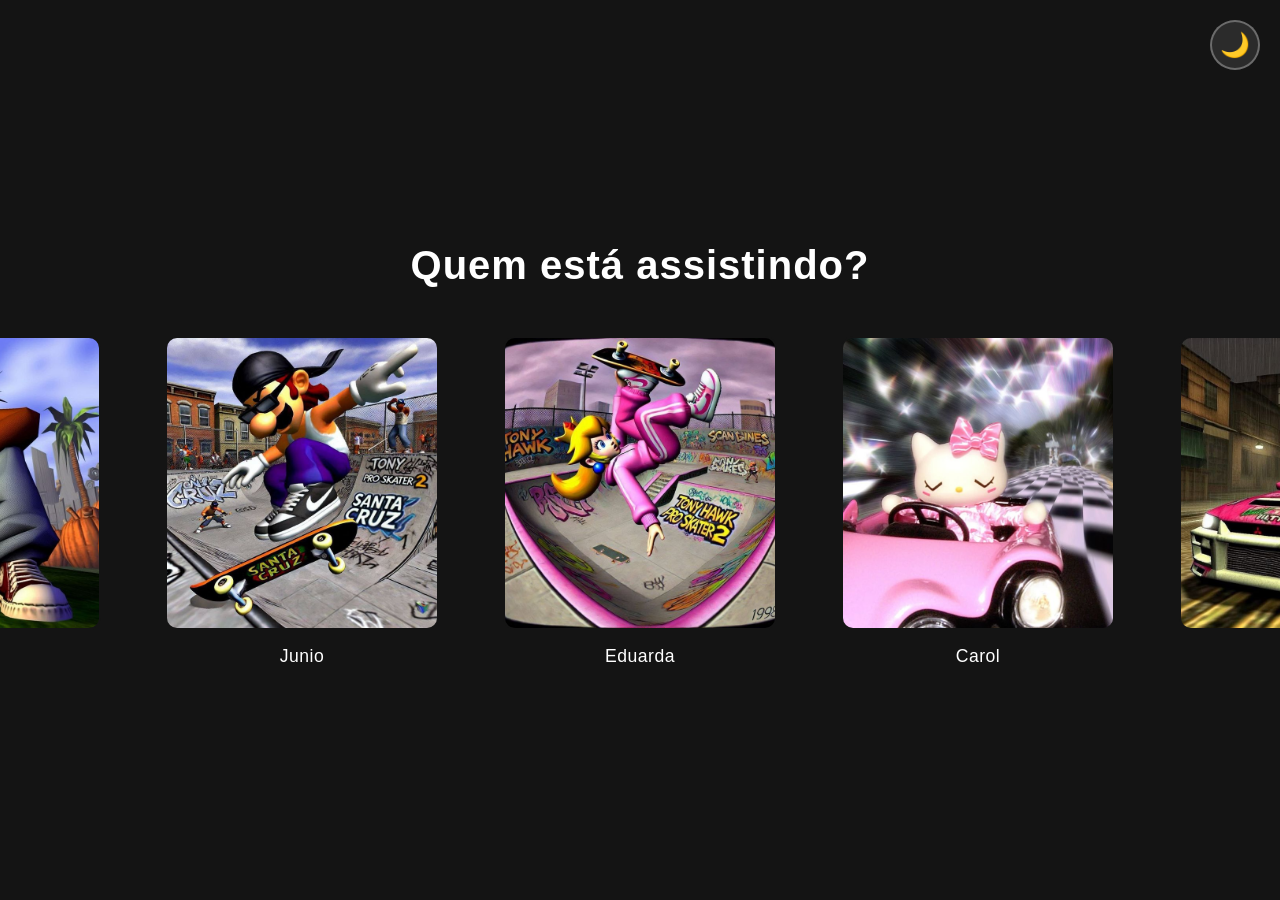
==== index.html @ e801a7c7 "Add files via upload" ====
<!DOCTYPE html>
<html lang="pt-br">
<head>
    <!-- Meta Tags para compatibilidade e responsividade -->
    <meta charset="UTF-8">
    <!-- Define o conjunto de caracteres como UTF-8 para suportar caracteres especiais -->
    <meta name="viewport" content="width=device-width, initial-scale=1.0">
    <!-- Garante que o site seja responsivo e adapte a diferentes tamanhos de tela -->
    <title>Netflix</title>
    <!-- Título da página exibido na aba do navegador -->
    <link rel="stylesheet" href="style.css">
    <!-- Importa o arquivo de estilos CSS -->
</head>
<body>
    <main>
        <!-- Botão para alternar entre modo escuro e claro -->
        <button id="theme-toggle" aria-label="Alternar entre modo claro e escuro">
            <!-- Ícone dinâmico que muda entre lua (🌙) e sol (☀️) -->
            <span id="theme-icon">🌙</span>
        </button>

        <!-- Título principal da página -->
        <h1>Quem está assistindo?</h1>

        <!-- Seção contendo a lista de perfis disponíveis -->
        <section aria-label="Perfis disponíveis">
            <!-- Lista não ordenada de perfis (Netflix) -->
            <ul class="profiles">
                <!-- Cada perfil é um item da lista não ordenada -->
                <li class="profile">
                    <a href="catalogo/catalogo.html" title="Acessar catálogo com o perfil Maneu">
                        <!-- Figure contém a imagem do perfil e a legenda (nome) -->
                        <figure>
                            <img src="/assets/foto maneu.jfif" alt="Um personagem de aparência gótica e caricata, com cabelos roxos e monóculo, posa em um cenário fantástico de miniaturas sombrias iluminadas por velas.">
                            <!-- Nome do perfil exibido abaixo da imagem -->
                            <figcaption> Maneu </figcaption>
                        </figure>
                    </a>
                </li>

                <!-- Segundo perfil -->
                <li class="profile">
                    <a href="catalogo/catalogo.html" title="Acessar catálogo com o perfil Junio">
                        <figure>
                            <img src="/assets/foto junio].jfif" alt="Imagem de um boné azul">
                            <figcaption>Junio</figcaption>
                        </figure>
                    </a>
                </li>

                <!-- Terceiro perfil -->
                <li class="profile">
                    <a href="catalogo/catalogo.html" title="Acessar catálogo com o perfil Eduarda">
                        <figure>
                            <img src="/assets/foto eduarda.jfif" alt="Imagem de um boné azul">
                            <figcaption>Eduarda</figcaption>
                        </figure>
                    </a>
                </li>

                <!-- Quarto perfil -->
                <li class="profile">
                    <a href="catalogo/catalogo.html" title="Acessar catálogo com o perfil Carol">
                        <figure>
                            <img src="/assets/foto carol.jfif" alt="Imagem de um boné azul">
                            <figcaption>Carol</figcaption>
                        </figure>
                    </a>
                </li>

                <!-- Quinto perfil -->
                <li class="profile">
                    <a href="catalogo/catalogo.html" title="Acessar catálogo com o perfil Josiani">
                        <figure>
                            <img src="/assets/foto josi.jfif" alt="Imagem de um boné azul">
                            <figcaption>Josiani</figcaption>
                        </figure>
                    </a>
                </li>
            </ul>
        </section>
    </main>

    <!-- Script JavaScript que gerencia o toggle de tema (dark/light mode) -->
    <script src="script.js"></script>
</body>
</html>
---- style.css ----
/**
 * ============================================================================
 * PROJETO NETFLIX - SELETOR DE PERFIS
 * ============================================================================
 * 
 * Estilos CSS para a interface de seleção de perfis Netflix.
 * Inclui:
 * - Layout responsivo para múltiplos dispositivos
 * - Dark mode e Light mode
 * - Animações interativas
 * - Acessibilidade
 * 
 * ============================================================================
 */

/**
 * ESTILOS BASE DO CORPO DA PÁGINA
 * Define cores, fontes e comportamento geral da página
 */
body {
    background: #141414; /* Fundo escuro característico do Netflix */
    color: #fff; /* Texto branco para bom contraste em fundo escuro */
    font-family: 'Segoe UI', Arial, Helvetica, sans-serif; /* Fonte moderna e legível */
    margin: 0; /* Remove espaçamento padrão */
    min-height: 100vh; /* Garante que ocupe toda a altura da tela */
    transition: background-color 0.3s ease, color 0.3s ease; /* Transição suave ao trocar tema */
}

/**
 * CONTAINER PRINCIPAL
 * Define o layout do elemento main usando flexbox
 */
main {
    display: flex; /* Usa flexbox para layout flexível */
    flex-direction: column; /* Organiza filhos em coluna (verticalmente) */
    align-items: center; /* Centraliza horizontalmente (cruz) */
    justify-content: center; /* Centraliza verticalmente (principal) */
    min-height: 100vh; /* Ocupa pelo menos 100% da altura da tela */
    position: relative; /* Necessário para posicionar o botão de tema absolutamente */
}

/**
 * TÍTULO PRINCIPAL
 * "Quem está assistindo?" - Título da página
 */
h1 {
    font-size: 2.5rem; /* Tamanho destacado para chamar atenção */
    font-weight: bold; /* Negrito para maior relevância */
    margin-bottom: 2rem; /* Espaço entre título e perfis */
    letter-spacing: 1px; /* Espaçamento aumentado entre letras para elegância */
}

/**
 * SEÇÃO DE PERFIS
 * Container semântico que agrupa a lista de perfis
 */
section[aria-label="Perfis disponíveis"] {
    width: 100%; /* Reutiliza toda a largura disponível */
    max-width: 1200px; /* Limita para não ficar muito larga em telas grandes */
    display: flex; /* Usa flexbox para layout */
    justify-content: center; /* Centraliza o conteúdo horizontalmente */
}

/**
 * LISTA DE PERFIS (NÃO ORDENADA)
 * Container flexbox que agrupa todos os perfis
 */
ul.profiles {
    display: flex; /* Usa flexbox para alinhamento horizontal */
    gap: 2rem; /* Espaço entre cada perfil (16px em ambos os lados) */
    list-style: none; /* Remove círculos/marcadores de lista */
    padding: 0; /* Remove espaçamento interno padrão */
    margin: 0; /* Remove espaçamento externo padrão */
}

/**
 * ITEM DE PERFIL (ITEM DE LISTA)
 * Cada perfil é um item <li> da lista
 */
li.profile {
    text-decoration: none; /* Remove sublinhados (não é um link) */
    color: #fff; /* Texto branco */
    transition: transform 0.2s, box-shadow 0.2s; /* Animações suaves ao interagir */
    list-style: none; /* Remove marcadores */
}

/* Remove sublinhado e cor padrão de links nos perfis */
li.profile a,
.profile a {
    color: #fff;
    text-decoration: none;
}

li.profile a:hover,
.profile a:hover,
li.profile a:focus,
.profile a:focus {
    color: #fff;
    text-decoration: none;
}

/**
 * LISTA ORDENADA DENTRO DO PERFIL
 * Estructura semântica interna
 */
li.profile ol {
    list-style: none; /* Remove números da lista ordenada */
    padding: 0; /* Remove espaçamento */
    margin: 0; /* Remove margens */
}

/**
 * ITEM DA LISTA ORDENADA
 * Contéiner direto da figura (imagem + legenda)
 */
li.profile ol li {
    list-style: none; /* Remove marcadores */
    padding: 0; /* Remove espaçamento */
    margin: 0; /* Remove margens */
}

/**
 * CONTEXTO DA IMAGEM E LEGENDA
 * Agrupa imagem do perfil com seu nome
 */
figure {
    margin: 0; /* Remove espaçamento padrão */
    display: flex; /* Usa flexbox para layout */
    flex-direction: column; /* Organiza em coluna (imagem em cima, nome embaixo) */
    align-items: center; /* Centraliza horizontalmente */
    padding: 1rem; /* Espaçamento interno */
    border-radius: 22px; /* Cantos arredondados suaves */
    border: none; /* Sem borda visível */
    transition: transform 0.2s ease, box-shadow 0.2s ease; /* Animações suaves */
}

/**
 * EFEITO HOVER - FIGURA
 * Quando o mouse passa sobre um perfil
 */
li.profile:hover figure {
    transform: translateY(-5px); /* Move para cima 5px criando efeito flutuante */
    box-shadow: 0 14px 30px rgba(24, 24, 24, 0.6); /* Sombra mais pronunciada */
}

/**
 * IMAGENS DOS PERFIS
 * Estilo base para todas as imagens de perfil
 */
img {
    width: 270px; /* Largura fixa */
    height: 290px; /* Altura fixa (mais alto que largo) */
    border-radius: 12px; /* Cantos arredondados */
    object-fit: cover; /* Corta a imagem mantendo proporção */
    margin-bottom: 0.5rem; /* Espaço entre imagem e nome */
    background: #141414; /* Cor de fundo se imagem não carregar */
    display: block; /* Exibe como elemento de bloco */
    border: 2px solid transparent; /* Borda transparente por padrão */
    transition: border-color 0.2s ease, filter 0.2s ease; /* Transições suaves */
}

/**
 * EFEITO HOVER - IMAGEM (GERAL)
 * Brilho quando mouse passa sobre
 */
img:hover {
    filter: brightness(1.1); /* Aumenta o brilho em 10% */
}

/**
 * CORES INDIVIDUAIS POR PERFIL
 * Cada perfil tem uma cor única que aparece ao passar o mouse
 * 1º Perfil: Vermelho Netflix (#e50914)
 */
li.profile:nth-of-type(1):hover img {
    border-color: #e50914; /* Borda vermelha */
    filter: brightness(1.1) drop-shadow(0 0 10px rgba(229, 9, 20, 0.4)); /* Brilho + sombra vermelha */
}

li.profile:nth-of-type(1):hover figcaption {
    color: #e50914; /* Texto do nome fica vermelho */
}

/**
 * 2º Perfil: Azul (#0071eb)
 */
li.profile:nth-of-type(2):hover img {
    border-color: #0071eb; /* Borda azul */
    filter: brightness(1.1) drop-shadow(0 0 10px #0071eb); /* Brilho + sombra azul */
}

li.profile:nth-of-type(2):hover figcaption {
    color: #0071eb; /* Texto do nome fica azul */
}

/**
 * 3º Perfil: Rosa/Magenta (#ff07b5)
 */
li.profile:nth-of-type(3):hover img {
    border-color: #ff07b5; /* Borda rosa */
    filter: brightness(1.1) drop-shadow(0 0 10px rgba(176, 0, 245, 0.4)); /* Brilho + sombra rosa */
}

li.profile:nth-of-type(3):hover figcaption {
    color: #ff07b5; /* Texto do nome fica rosa */
}

/**
 * 4º Perfil: Púrpura (#8700f5)
 */
li.profile:nth-of-type(4):hover img {
    border-color: #8700f5; /* Borda púrpura */
    filter: brightness(1.1) drop-shadow(0 0 10px rgba(176, 0, 245, 0.4)); /* Brilho + sombra púrpura */
}

li.profile:nth-of-type(4):hover figcaption {
    color: #b000f5; /* Texto do nome fica púrpura claro */
}

/**
 * 5º Perfil: Púrpura Escuro (#9b59b6)
 */
li.profile:nth-of-type(5):hover img {
    border-color: #9b59b6; /* Borda púrpura escuro */
    filter: brightness(1.1) drop-shadow(0 0 10px rgba(176, 0, 245, 0.4)); /* Brilho + sombra púrpura */
}

li.profile:nth-of-type(5):hover figcaption {
    color: #9b59b6; /* Texto do nome fica púrpura escuro */
}

/**
 * 6º Perfil: Laranja (#ff4500)
 */
li.profile:nth-of-type(6):hover img {
    border-color: #ff4500; /* Borda laranja */
    filter: brightness(1.1) drop-shadow(0 0 10px rgba(229, 9, 20, 0.4)); /* Brilho + sombra laranja */
}

li.profile:nth-of-type(6):hover figcaption {
    color: #ff4500; /* Texto do nome fica laranja */
}

/**
 * EFEITO HOVER FINAL - FIGURA
 * Aplicado ao hover do perfil (sobreposição)
 */
li.profile:hover figure {
    transform: translateY(-5px);
    box-shadow: 0 0px 0px rgba(0, 0, 0, 0.6);
    filter: brightness(1.05);
}

/**
 * LEGENDA DO PERFIL (NOME)
 * Exibe o nome do perfil abaixo da imagem\n */
figcaption {
    font-size: 1.1rem; /* Tamanho legível */
    font-weight: 500; /* Semi-negrito */
    margin-top: 0.5rem; /* Espaço entre imagem e nome */
    letter-spacing: 0.5px; /* Espaçamento entre letras para elegância */
}

/* ============================================================================
 * RESPONSIVIDADE - ADAPTA LAYOUT PARA DIFERENTES TAMANHOS DE TELA
 * ============================================================================ */

/**
 * RESPONSIVIDADE MOBILE
 * Dispositivos pequenos: até 480px (smartphones em modo retrato)
 * 
 * Adaptações:
 * - Título menor
 * - Imagens reduzidas (120x130px)
 * - Perfis podem quebrar em múltiplas linhas
 * - Espaçamento compacto
 */
@media (max-width: 480px) {
    h1 {
        font-size: 1.5rem; /* Reduz de 2.5rem para 1.5rem */
        margin-bottom: 1.5rem; /* Reduz espaçamento */
        letter-spacing: 0.5px;
    }

    section[aria-label="Perfis disponíveis"] {
        padding: 0 1rem; /* Adiciona espaçamento lateral */
    }

    ul.profiles {
        flex-wrap: wrap; /* Permite quebra de linha em múltiplas colunas */
        justify-content: center; /* Centraliza os perfis */
        gap: 1rem; /* Reduz espaço entre perfis de 2rem para 1rem */
    }

    img {
        width: 120px; /* Reduzido de 270px */
        height: 130px; /* Reduzido de 290px */
        border-radius: 8px; /* Cantos menos arredondados */
    }

    figure {
        padding: 0.5rem; /* Reduzido de 1rem */
        border-radius: 12px;
    }

    figcaption {
        font-size: 0.85rem; /* Reduzido para tela pequena */
    }

    li.profile:hover figure {
        transform: translateY(-3px); /* Animação mais sutil */
        box-shadow: 0 8px 16px rgba(24, 24, 24, 0.5);
    }
}

/**
 * RESPONSIVIDADE TABLET
 * Dispositivos médios: 481px a 768px (tablets em qualquer orientação)
 * 
 * Adaptações:
 * - Tamanho intermediário
 * - Imagens médias (180x200px)
 * - Ainda permite quebra em algumas telas
 * - Espaçamento moderado
 */
@media (min-width: 481px) and (max-width: 768px) {
    h1 {
        font-size: 2rem; /* Tamanho intermediário entre mobile e desktop */
        margin-bottom: 1.8rem;
    }

    section[aria-label="Perfis disponíveis"] {
        padding: 0 1.5rem; /* Espaçamento lateral moderado */
        max-width: 100%; /* Utiliza toda a largura */
    }

    ul.profiles {
        flex-wrap: wrap; /* Permite quebra de linha se necessário */
        gap: 1.5rem; /* Espaço moderado entre perfis */
    }

    img {
        width: 180px; /* Tamanho intermediário */
        height: 200px;
        border-radius: 10px;
    }

    figure {
        padding: 0.75rem;
    }

    figcaption {
        font-size: 0.95rem;
    }

    li.profile:hover figure {
        transform: translateY(-4px); /* Animação moderada */
        box-shadow: 0 10px 24px rgba(24, 24, 24, 0.5);
    }
}

/**
 * RESPONSIVIDADE DESKTOP
 * Dispositivos maiores: 769px e acima (desktops, laptops)
 * 
 * Adaptações:
 * - Layout original mantido
 * - Imagens em tamanho completo (270x290px)
 * - Espaçamento generoso
 * - Sem quebra de linha
 */
@media (min-width: 769px) {
    h1 {
        font-size: 2.5rem; /* Tamanho completo */
        margin-bottom: 2rem;
    }

    section[aria-label="Perfis disponíveis"] {
        max-width: 1200px; /* Limita para manter proporção */
    }

    ul.profiles {
        gap: 2rem; /* Espaço generoso entre perfis */
        flex-wrap: nowrap; /* Não quebra de linha em desktop */
    }

    img {
        width: 270px; /* Tamanho completo */
        height: 290px;
    }

    figure {
        padding: 1rem;
    }

    figcaption {
        font-size: 1.1rem;
    }
}

/**
 * RESPONSIVIDADE EXTRA GRANDE
 * Telas FullHD e maiores: 1920px+ (monitores grandes, TVs)
 * 
 * Adaptações:
 * - Imagens ampliadas para melhor visualização
 * - Título ainda maior
 * - Espaçamento ainda mais generoso
 */
@media (min-width: 1920px) {
    img {
        width: 300px; /* Aumentado de 270px */
        height: 320px; /* Aumentado de 290px */
        border-radius: 14px;
    }

    h1 {
        font-size: 3rem; /* Aumentado de 2.5rem */
        margin-bottom: 2.5rem;
    }

    ul.profiles {
        gap: 2.5rem; /* Espaço maior */
    }
}

/**
 * OTIMIZAÇÕES ESPECIAIS
 * Casos de uso específicos e orientações
 */

/**
 * MODO PAISAGEM (LANDSCAPE)
 * Dispositivos em orientação horizontal com altura limitada
 * (ex: smartphones deitados, tablets em landscape)
 * 
 * Adaptações:
 * - Título muito pequeno para economizar vertical
 * - Imagens reduzi das para caber na tela
 * - Sem espaço vertical extra
 */
@media (orientation: landscape) and (max-height: 500px) {
    h1 {
        margin-bottom: 1rem; /* Reduzido para economizar espaço */
        font-size: 1.8rem; /* Menor */
    }

    main {
        min-height: auto; /* Não força 100vh */
        padding: 1rem 0; /* Espaçamento mínimo */
    }

    ul.profiles {
        gap: 1rem; /* Espaço mínimo entre perfis */
    }

    img {
        width: 100px; /* Muito reduzido para landscape */
        height: 120px;
    }
}

/**
 * PREFERÊNCIA DE TEMA DO SISTEMA
 * Se o usuário preferir dark mode no SO (Windows, macOS, Linux)
 */
@media (prefers-color-scheme: dark) {
    body {
        background: #0a0a0a; /* Preto mais profundo */
        color: #fff;
    }

    img {
        background: #0a0a0a;
    }
}

/**
 * PREFERÊNCIA DE MOVIMENTO REDUZIDO
 * Para usuários com sensibilidade a movimento (acessibilidade)
 * Desativa animações que podem causar náusea ou desconforto
 */
@media (prefers-reduced-motion: reduce) {
    li.profile,
    figure,
    img {
        transition: none; /* Remove todas as transições */
    }

    li.profile:hover figure {
        transform: none; /* Remove animação de movimento */
    }
}

/* ============================================================================
 * DARK/LIGHT MODE TOGGLE
 * Botão para alternar entre modo escuro e claro da aplicação
 * ============================================================================ */

/**
 * BOTÃO DE ALTERNÂNCIA DE TEMA
 * Posicionado no canto superior direito
 */
#theme-toggle {
    position: absolute; /* Posicionamento absoluto para sobrepor conteúdo */
    top: 20px; /* Distância da parte superior */
    right: 20px; /* Distância da direita */
    background: rgba(255, 255, 255, 0.1); /* Fundo semi-transparente branco */
    border: 2px solid rgba(255, 255, 255, 0.3); /* Borda branca semi-transparente */
    border-radius: 50%; /* Torna circular */
    width: 50px; /* Largura do botão */
    height: 50px; /* Altura do botão (igual à largura para ser circular) */
    cursor: pointer; /* Indica que é clicável */
    display: flex; /* Usa flexbox para centralizar ícone */
    align-items: center; /* Centraliza verticalmente */
    justify-content: center; /* Centraliza horizontalmente */
    font-size: 1.5rem; /* Tamanho do ícone (lua/sol) */
    transition: all 0.3s ease; /* Transição suave para todas as propriedades */
    z-index: 1000; /* Fica acima de outros elementos */
}

/**
 * EFEITO HOVER - BOTÃO DE TEMA
 * Ao passar o mouse sobre o botão
 */
#theme-toggle:hover {
    background: rgba(255, 255, 255, 0.2); /* Fundo mais opaco */
    border-color: rgba(255, 255, 255, 0.5); /* Borda mais visível */
    transform: scale(1.1); /* Aumenta 10% de tamanho */
}

/**
 * EFEITO FOCUS - BOTÃO DE TEMA
 * Para navegação por teclado (acessibilidade)
 */
#theme-toggle:focus {
    outline: 2px solid #fff; /* Contorno branco visível */
    outline-offset: 2px; /* Espaço entre botão e contorno */
}

/* ============================================================================
 * ESTILOS DO MODO CLARO (LIGHT MODE)
 * Aplicados quando data-theme="light" está ativado
 * ============================================================================ */

/**
 * ESTILOS BASE - LIGHT MODE
 * Inverte as cores para modo claro
 */
[data-theme="light"] body {
    background: #f5f5f5; /* Fundo claro cinza */
    color: #141414; /* Texto escuro para contraste */
}

/**
 * IMAGENS - LIGHT MODE
 * Ajusta fundo de imagens para modo claro
 */
[data-theme="light"] img {
    background: #f5f5f5; /* Fundo cinza claro */
    border-color: rgba(0, 0, 0, 0.1); /* Borda discreta escura */
}

/**
 * BOTÃO DE TEMA - LIGHT MODE
 * Inverte cores do botão para modo claro
 */
[data-theme="light"] #theme-toggle {
    background: rgba(0, 0, 0, 0.1); /* Fundo semi-transparente escuro */
    border-color: rgba(0, 0, 0, 0.3); /* Borda escura */
    color: #141414; /* Ícone escuro */
}

/**
 * EFEITO HOVER - BOTÃO - LIGHT MODE
 */
[data-theme="light"] #theme-toggle:hover {
    background: rgba(0, 0, 0, 0.2); /* Fundo mais opaco */
    border-color: rgba(0, 0, 0, 0.5); /* Borda mais visível */
}

/**
 * EFEITO FOCUS - BOTÃO - LIGHT MODE
 */
[data-theme="light"] #theme-toggle:focus {
    outline-color: #141414; /* Contorno escuro */
}

/**
 * SOMBRA DE HOVER - LIGHT MODE
 * Ajusta sombra para ser visível em fundo claro
 */
[data-theme="light"] .profile:hover figure {
    box-shadow: 0 14px 30px rgba(0, 0, 0, 0.2); /* Sombra escura suave */
}

/**
 * RESPONSIVIDADE DO BOTÃO DE TEMA
 * Ajusta tamanho e posicionamento em telas pequenas
 */
@media (max-width: 480px) {
    #theme-toggle {
        width: 40px; /* Reduzido de 50px para economizar espaço */
        height: 40px; /* Reduzido de 50px */
        font-size: 1.2rem; /* Ícone menor */
        top: 15px; /* Mais próximo do topo */
        right: 15px; /* Mais próximo da direita */
    }
}
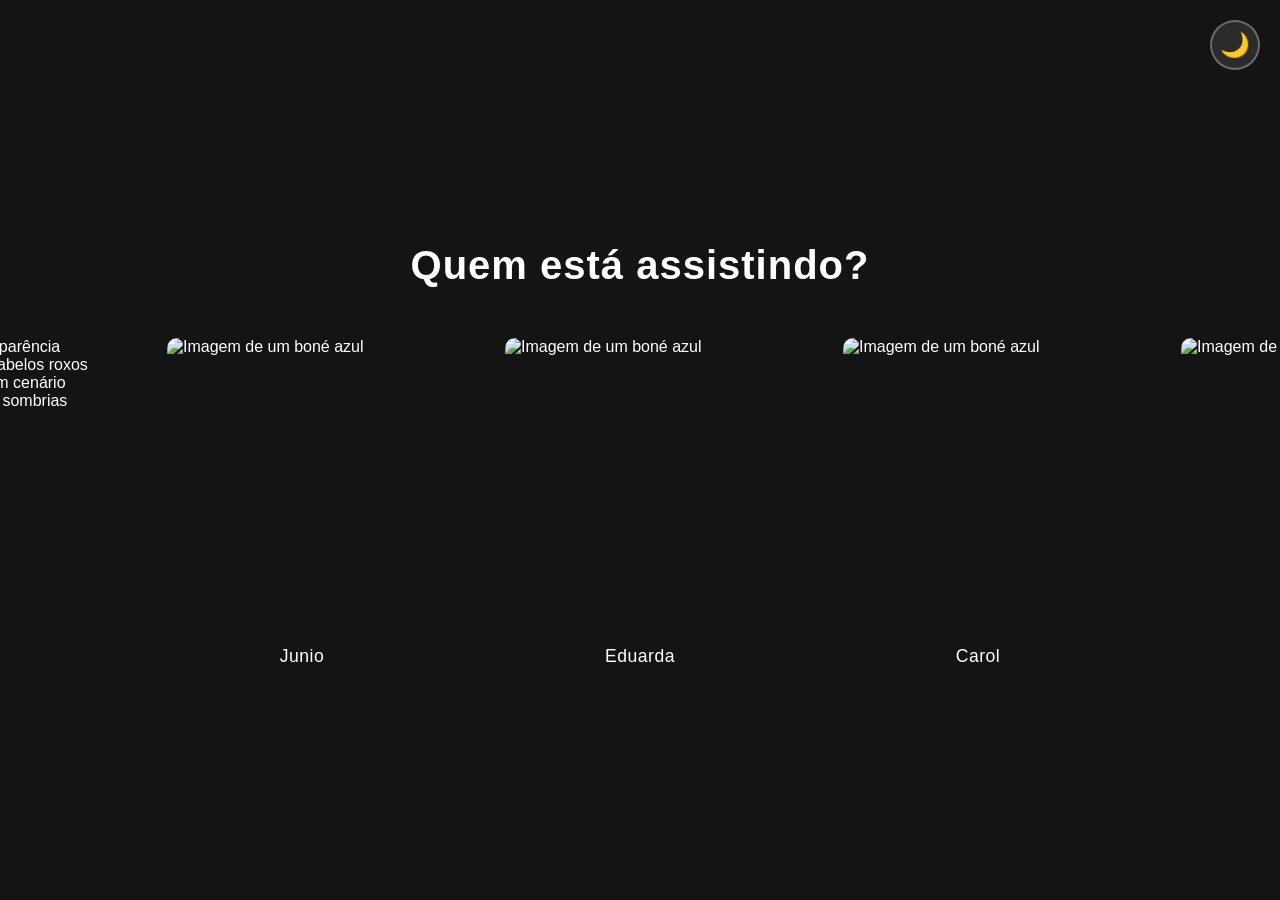
==== commit f97738db: "Add files via upload" ====
--- a/index.html
+++ b/index.html
@@ -31,7 +31,7 @@
                     <a href="catalogo/catalogo.html" title="Acessar catálogo com o perfil Maneu">
                         <!-- Figure contém a imagem do perfil e a legenda (nome) -->
                         <figure>
-                            <img src="/assets/foto maneu.jfif" alt="Um personagem de aparência gótica e caricata, com cabelos roxos e monóculo, posa em um cenário fantástico de miniaturas sombrias iluminadas por velas.">
+                            <img src="assets/Foto Maneu 2.webp" alt="Um personagem de aparência gótica e caricata, com cabelos roxos e monóculo, posa em um cenário fantástico de miniaturas sombrias iluminadas por velas.">
                             <!-- Nome do perfil exibido abaixo da imagem -->
                             <figcaption> Maneu </figcaption>
                         </figure>
@@ -42,7 +42,7 @@
                 <li class="profile">
                     <a href="catalogo/catalogo.html" title="Acessar catálogo com o perfil Junio">
                         <figure>
-                            <img src="/assets/foto junio].jfif" alt="Imagem de um boné azul">
+                            <img src="assets/Foto junio 2.jpg" alt="Imagem de um boné azul">
                             <figcaption>Junio</figcaption>
                         </figure>
                     </a>
@@ -52,7 +52,7 @@
                 <li class="profile">
                     <a href="catalogo/catalogo.html" title="Acessar catálogo com o perfil Eduarda">
                         <figure>
-                            <img src="/assets/foto eduarda.jfif" alt="Imagem de um boné azul">
+                            <img src="assets/Foto Eduarda 2.jpg" alt="Imagem de um boné azul">
                             <figcaption>Eduarda</figcaption>
                         </figure>
                     </a>
@@ -62,7 +62,7 @@
                 <li class="profile">
                     <a href="catalogo/catalogo.html" title="Acessar catálogo com o perfil Carol">
                         <figure>
-                            <img src="/assets/foto carol.jfif" alt="Imagem de um boné azul">
+                            <img src="assets/Foto Carol 2.webp" alt="Imagem de um boné azul">
                             <figcaption>Carol</figcaption>
                         </figure>
                     </a>
@@ -72,7 +72,7 @@
                 <li class="profile">
                     <a href="catalogo/catalogo.html" title="Acessar catálogo com o perfil Josiani">
                         <figure>
-                            <img src="/assets/foto josi.jfif" alt="Imagem de um boné azul">
+                            <img src="assets/Foto Josiani 2.jpg" alt="Imagem de um boné azul">
                             <figcaption>Josiani</figcaption>
                         </figure>
                     </a>
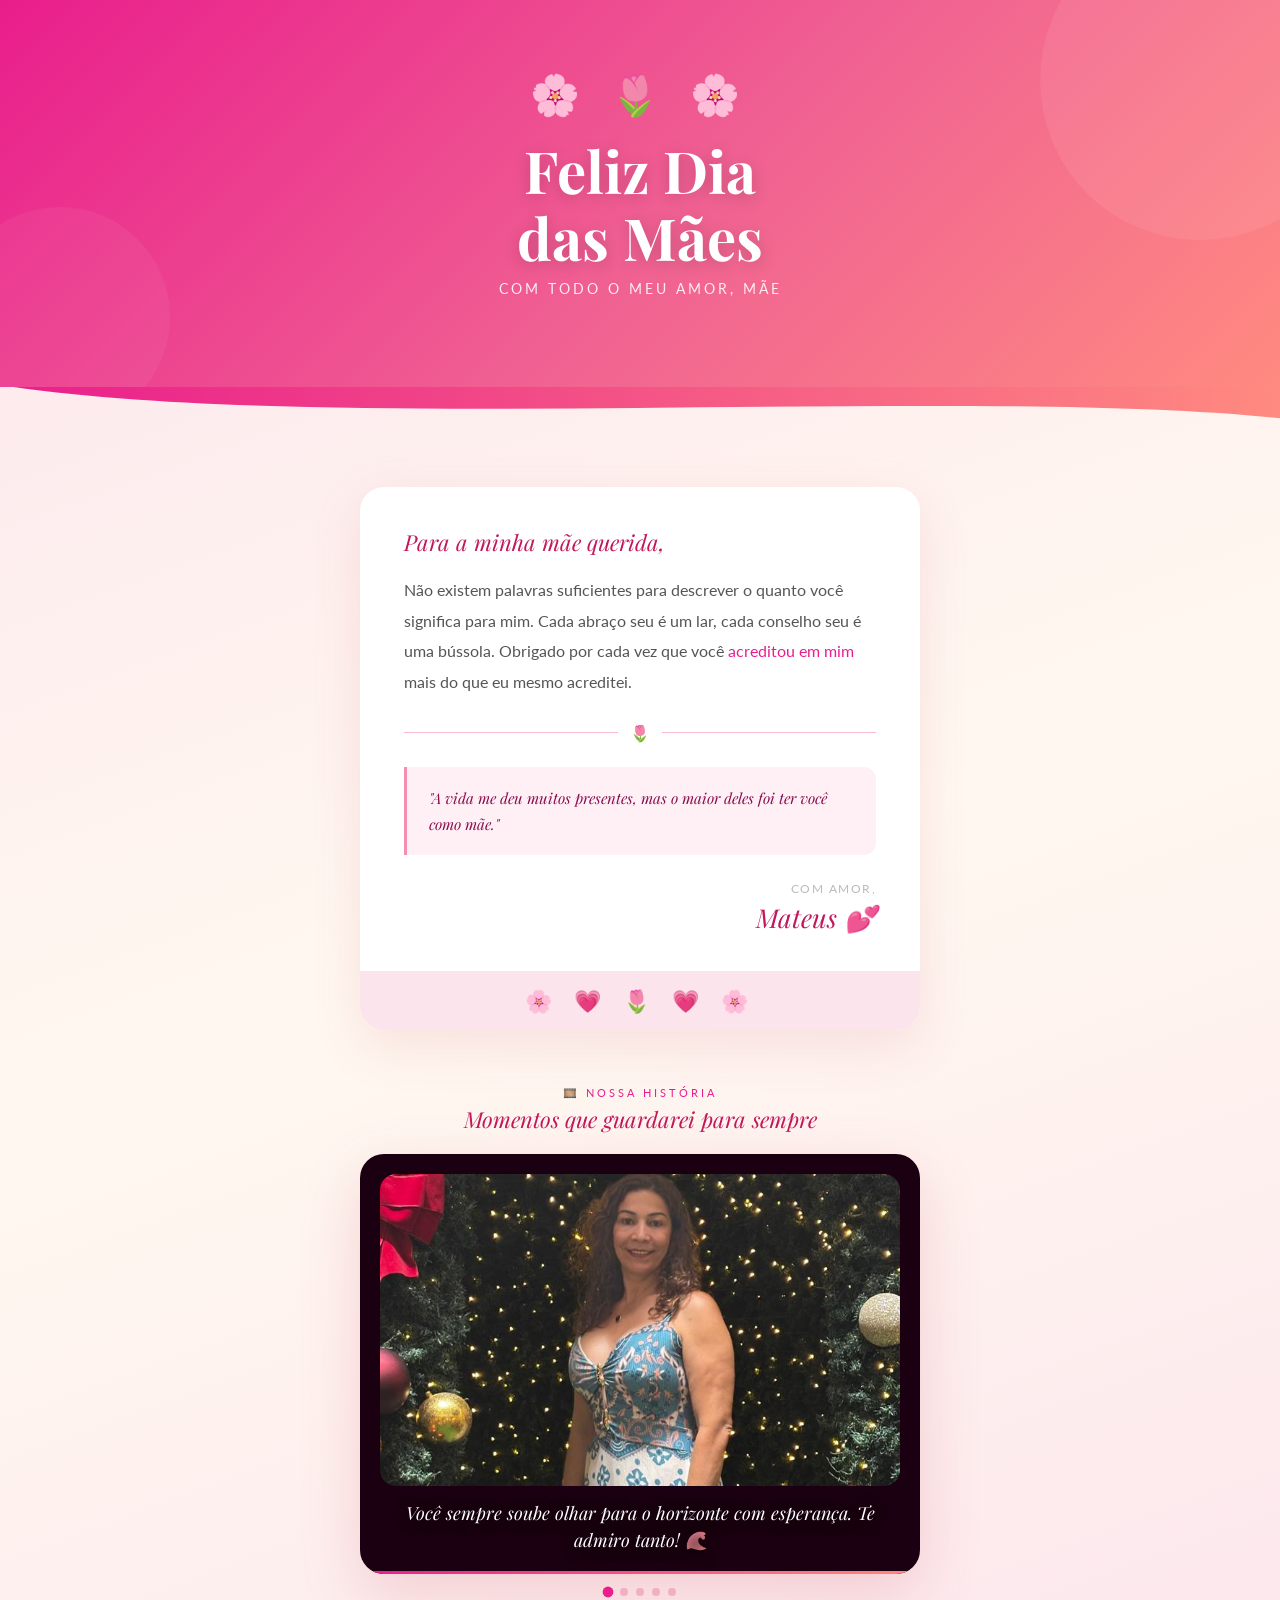
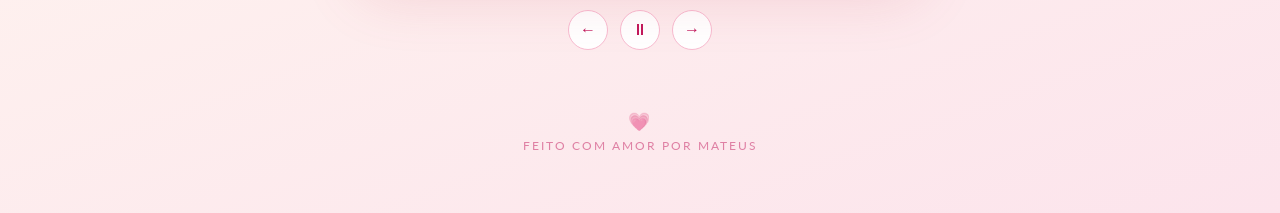
==== commit 1c48b099: "Add files via upload" ====
--- a/index.html
+++ b/index.html
@@ -1,87 +1,231 @@
 <!DOCTYPE html>
-<html lang="pt-br">
+<html lang="pt-BR">
 <head>
-    <!-- Meta Tags para compatibilidade e responsividade -->
-    <meta charset="UTF-8">
-    <!-- Define o conjunto de caracteres como UTF-8 para suportar caracteres especiais -->
-    <meta name="viewport" content="width=device-width, initial-scale=1.0">
-    <!-- Garante que o site seja responsivo e adapte a diferentes tamanhos de tela -->
-    <title>Netflix</title>
-    <!-- Título da página exibido na aba do navegador -->
-    <link rel="stylesheet" href="style.css">
-    <!-- Importa o arquivo de estilos CSS -->
+<meta charset="UTF-8">
+<meta name="viewport" content="width=device-width, initial-scale=1.0">
+<title>Feliz Dia das Mães 💕</title>
+<style>
+@import url('https://fonts.googleapis.com/css2?family=Playfair+Display:ital,wght@0,400;0,700;1,400&family=Lato:wght@300;400;700&display=swap');
+*{margin:0;padding:0;box-sizing:border-box;}
+:root{--pink:#e91e8c;--pink2:#f06292;--pink3:#ff8a80;--light:#fce4ec;--text:#555;}
+html{scroll-behavior:smooth;}
+body{min-height:100vh;background:linear-gradient(160deg,#fce4ec 0%,#fff8f0 50%,#fce4ec 100%);font-family:'Lato',sans-serif;display:flex;flex-direction:column;align-items:center;padding:0 0 60px;}
+
+.hero{width:100%;background:linear-gradient(135deg,#e91e8c 0%,#f06292 55%,#ff8a80 100%);display:flex;flex-direction:column;align-items:center;justify-content:center;padding:70px 24px 90px;text-align:center;position:relative;overflow:hidden;}
+.hero::before{content:'';position:absolute;width:320px;height:320px;background:rgba(255,255,255,.07);border-radius:50%;top:-80px;right:-80px;}
+.hero::after{content:'';position:absolute;width:220px;height:220px;background:rgba(255,255,255,.05);border-radius:50%;bottom:-40px;left:-50px;}
+.hero-petals{font-size:40px;letter-spacing:10px;margin-bottom:18px;animation:floatIn .8s ease both;}
+.hero h1{font-family:'Playfair Display',serif;font-size:clamp(36px,8vw,58px);color:#fff;font-weight:700;line-height:1.15;text-shadow:0 3px 16px rgba(0,0,0,.18);animation:floatIn .9s .15s ease both;}
+.hero p{color:rgba(255,255,255,.88);font-size:14px;letter-spacing:3px;text-transform:uppercase;margin-top:10px;animation:floatIn .9s .3s ease both;}
+@keyframes floatIn{from{opacity:0;transform:translateY(20px)}to{opacity:1;transform:none}}
+
+.section{width:100%;max-width:600px;padding:0 20px;margin-top:52px;}
+
+.card{background:#fff;border-radius:24px;box-shadow:0 16px 50px rgba(200,80,100,.13);overflow:hidden;animation:cardIn 1s .3s cubic-bezier(.22,1,.36,1) both;}
+@keyframes cardIn{from{opacity:0;transform:translateY(28px)}to{opacity:1;transform:none}}
+.card-body{padding:40px 44px 36px;}
+.greeting{font-family:'Playfair Display',serif;font-size:22px;color:#c2185b;margin-bottom:18px;font-style:italic;}
+.message{font-size:16px;color:var(--text);line-height:1.9;margin-bottom:26px;}
+.message em{color:var(--pink);font-style:normal;}
+.divider{display:flex;align-items:center;gap:12px;margin:24px 0;}
+.divider hr{flex:1;border:none;border-top:1px solid #f8bbd0;}
+.quote-box{background:#fff0f5;border-left:3px solid #f48fb1;border-radius:0 12px 12px 0;padding:18px 22px;margin-bottom:26px;}
+.quote-box p{font-family:'Playfair Display',serif;font-style:italic;font-size:15px;color:#880e4f;line-height:1.75;}
+.signature{text-align:right;}
+.sig-from{font-size:12px;color:#bbb;letter-spacing:1.5px;text-transform:uppercase;margin-bottom:4px;}
+.sig-name{font-family:'Playfair Display',serif;font-size:26px;color:#c2185b;font-style:italic;}
+.card-footer{background:#fce4ec;padding:16px;text-align:center;letter-spacing:8px;font-size:22px;}
+
+.sec-title{font-family:'Playfair Display',serif;font-size:22px;color:#c2185b;font-style:italic;text-align:center;margin-bottom:20px;}
+.sec-title small{display:block;font-family:'Lato',sans-serif;font-style:normal;font-size:11px;letter-spacing:3px;text-transform:uppercase;color:var(--pink);margin-bottom:4px;}
+
+.slideshow{position:relative;width:100%;border-radius:24px;overflow:hidden;background:#1a0010;aspect-ratio:4/3;box-shadow:0 20px 60px rgba(200,80,100,.2);}
+.slide{position:absolute;inset:0;display:flex;flex-direction:column;align-items:center;justify-content:center;opacity:0;transition:opacity 1.3s ease;padding:20px;text-align:center;}
+.slide.active{opacity:1;}
+.photo-area{width:100%;flex:1;border-radius:16px;overflow:hidden;margin-bottom:14px;position:relative;}
+.photo-area img{width:100%;height:100%;object-fit:cover;border-radius:14px;display:block;}
+.slide-phrase{font-family:'Playfair Display',serif;font-size:clamp(15px,3.5vw,18px);color:#fff;font-style:italic;line-height:1.5;text-shadow:0 2px 14px rgba(0,0,0,.75);min-height:50px;padding:0 8px;}
+.slide-phrase span{background:linear-gradient(135deg,#f48fb1,#ff8a80);-webkit-background-clip:text;-webkit-text-fill-color:transparent;background-clip:text;}
+.progress-bar{position:absolute;bottom:0;left:0;right:0;height:3px;background:rgba(255,255,255,.12);}
+.progress-fill{height:100%;background:linear-gradient(90deg,#e91e8c,#ff8a80);width:0%;transition:width 5s linear;}
+.dots{display:flex;justify-content:center;gap:8px;margin-top:14px;}
+.dot{width:8px;height:8px;border-radius:50%;background:#f8bbd0;cursor:pointer;transition:background .3s,transform .3s;}
+.dot.active{background:#e91e8c;transform:scale(1.35);}
+.controls{display:flex;align-items:center;justify-content:center;gap:12px;margin-top:14px;}
+.btn-ctrl{background:#fff;border:1px solid #f8bbd0;border-radius:50%;width:40px;height:40px;font-size:16px;cursor:pointer;display:flex;align-items:center;justify-content:center;color:#c2185b;transition:background .2s,border-color .2s;}
+.btn-ctrl:hover{background:#fce4ec;border-color:#f48fb1;}
+
+.page-footer{margin-top:60px;text-align:center;color:rgba(194,24,91,.5);font-size:12px;letter-spacing:2px;text-transform:uppercase;}
+.page-footer span{font-size:18px;display:block;margin-bottom:6px;}
+</style>
 </head>
 <body>
-    <main>
-        <!-- Botão para alternar entre modo escuro e claro -->
-        <button id="theme-toggle" aria-label="Alternar entre modo claro e escuro">
-            <!-- Ícone dinâmico que muda entre lua (🌙) e sol (☀️) -->
-            <span id="theme-icon">🌙</span>
-        </button>
-
-        <!-- Título principal da página -->
-        <h1>Quem está assistindo?</h1>
-
-        <!-- Seção contendo a lista de perfis disponíveis -->
-        <section aria-label="Perfis disponíveis">
-            <!-- Lista não ordenada de perfis (Netflix) -->
-            <ul class="profiles">
-                <!-- Cada perfil é um item da lista não ordenada -->
-                <li class="profile">
-                    <a href="catalogo/catalogo.html" title="Acessar catálogo com o perfil Maneu">
-                        <!-- Figure contém a imagem do perfil e a legenda (nome) -->
-                        <figure>
-                            <img src="assets/Foto Maneu 2.webp" alt="Um personagem de aparência gótica e caricata, com cabelos roxos e monóculo, posa em um cenário fantástico de miniaturas sombrias iluminadas por velas.">
-                            <!-- Nome do perfil exibido abaixo da imagem -->
-                            <figcaption> Maneu </figcaption>
-                        </figure>
-                    </a>
-                </li>
-
-                <!-- Segundo perfil -->
-                <li class="profile">
-                    <a href="catalogo/catalogo.html" title="Acessar catálogo com o perfil Junio">
-                        <figure>
-                            <img src="assets/Foto junio 2.jpg" alt="Imagem de um boné azul">
-                            <figcaption>Junio</figcaption>
-                        </figure>
-                    </a>
-                </li>
-
-                <!-- Terceiro perfil -->
-                <li class="profile">
-                    <a href="catalogo/catalogo.html" title="Acessar catálogo com o perfil Eduarda">
-                        <figure>
-                            <img src="assets/Foto Eduarda 2.jpg" alt="Imagem de um boné azul">
-                            <figcaption>Eduarda</figcaption>
-                        </figure>
-                    </a>
-                </li>
-
-                <!-- Quarto perfil -->
-                <li class="profile">
-                    <a href="catalogo/catalogo.html" title="Acessar catálogo com o perfil Carol">
-                        <figure>
-                            <img src="assets/Foto Carol 2.webp" alt="Imagem de um boné azul">
-                            <figcaption>Carol</figcaption>
-                        </figure>
-                    </a>
-                </li>
-
-                <!-- Quinto perfil -->
-                <li class="profile">
-                    <a href="catalogo/catalogo.html" title="Acessar catálogo com o perfil Josiani">
-                        <figure>
-                            <img src="assets/Foto Josiani 2.jpg" alt="Imagem de um boné azul">
-                            <figcaption>Josiani</figcaption>
-                        </figure>
-                    </a>
-                </li>
-            </ul>
-        </section>
-    </main>
-
-    <!-- Script JavaScript que gerencia o toggle de tema (dark/light mode) -->
-    <script src="script.js"></script>
+
+<div class="hero">
+  <div class="hero-petals">🌸 🌷 🌸</div>
+  <h1>Feliz Dia<br>das Mães</h1>
+  <p>Com todo o meu amor, mãe</p>
+</div>
+<svg viewBox="0 0 1440 60" xmlns="http://www.w3.org/2000/svg" preserveAspectRatio="none" style="display:block;width:100%;height:50px;margin-top:-2px;">
+  <defs><linearGradient id="wg" x1="0" y1="0" x2="1" y2="0"><stop offset="0%" stop-color="#e91e8c"/><stop offset="100%" stop-color="#ff8a80"/></linearGradient></defs>
+  <path d="M0,0 C360,60 1080,0 1440,40 L1440,0 Z" fill="url(#wg)"/>
+</svg>
+
+<div class="section">
+  <div class="card">
+    <div class="card-body">
+      <p class="greeting">Para a minha mãe querida,</p>
+      <p class="message">Não existem palavras suficientes para descrever o quanto você significa para mim. Cada abraço seu é um lar, cada conselho seu é uma bússola. Obrigado por cada vez que você <em>acreditou em mim</em> mais do que eu mesmo acreditei.</p>
+      <div class="divider"><hr><span>🌷</span><hr></div>
+      <div class="quote-box"><p>"A vida me deu muitos presentes, mas o maior deles foi ter você como mãe."</p></div>
+      <div class="signature">
+        <p class="sig-from">Com amor,</p>
+        <p class="sig-name">Mateus 💕</p>
+      </div>
+    </div>
+    <div class="card-footer">🌸 💗 🌷 💗 🌸</div>
+  </div>
+</div>
+
+<div class="section" style="margin-top:56px;">
+  <div class="sec-title">
+    <small>🎞️ Nossa história</small>
+    Momentos que guardarei para sempre
+  </div>
+  <div class="slideshow" id="slideshow">
+    <div class="progress-bar"><div class="progress-fill" id="progress"></div></div>
+  </div>
+  <div class="dots" id="dots"></div>
+  <div class="controls">
+    <button class="btn-ctrl" onclick="prevSlide()">&#8592;</button>
+    <button class="btn-ctrl" id="btn-play" onclick="togglePlay()">⏸</button>
+    <button class="btn-ctrl" onclick="nextSlide()">&#8594;</button>
+  </div>
+</div>
+
+<div class="page-footer"><span>💗</span>Feito com amor por Mateus</div>
+
+<script>
+const DURATION = 5000;
+
+// ── As fotos são carregadas via URL do objeto blob gerado na hora ──
+// Neste preview as imagens são referenciadas pelos IDs injetados pelo sistema.
+// Na versão final para download, você substitui IMG_1..5 pelos base64 reais.
+// Aqui usamos as imagens enviadas diretamente pelo chat como src externo via fetch/blob.
+
+const slides = [
+  { phrase: "Você sempre soube olhar para o horizonte com esperança. Te admiro tanto! 🌊", imgId: 1 },
+  { phrase: "Nossa família é o meu maior tesouro — e você é o coração dela. 💗", imgId: 2 },
+  { phrase: "Você brilha em qualquer lugar que chega. Minha rainha! 🌟", imgId: 3 },
+  { phrase: "Os melhores momentos da minha vida sempre têm você. Te amo, mãe! 💕", imgId: 4 },
+  { phrase: "Essa energia e alegria que você tem são o meu maior exemplo! 🌸", imgId: 5 },
+];
+
+// Imagens locais em assets
+const imgSrcs = {
+  1: "assets/WhatsApp Image 2026-05-08 at 17.52.23 (2).jpeg",
+  2: "assets/WhatsApp Image 2026-05-08 at 17.52.22.jpeg",
+  3: "assets/WhatsApp Image 2026-05-08 at 17.52.23 (3).jpeg",
+  4: "assets/WhatsApp Image 2026-05-08 at 17.52.23.jpeg",
+  5: "assets/WhatsApp Image 2026-05-08 at 17.52.23 (1).jpeg"
+};
+
+let current = 0, playing = true, timer = null;
+const ss = document.getElementById('slideshow');
+const dotsEl = document.getElementById('dots');
+const prog = document.getElementById('progress');
+
+function fmt(txt){
+  const w=txt.trim().split(' ');
+  if(w.length>1){const l=w.pop();return w.join(' ')+' <span>'+l+'</span>';}
+  return '<span>'+txt+'</span>';
+}
+
+function buildSlides(){
+  ss.querySelectorAll('.slide').forEach(s=>s.remove());
+  dotsEl.innerHTML='';
+  slides.forEach((d,i)=>{
+    const div=document.createElement('div');
+    div.className='slide'+(i===0?' active':'');
+    div.id='sl'+i;
+    const ph=document.createElement('div');
+    ph.className='photo-area';
+    const im=document.createElement('img');
+    im.src=imgSrcs[d.imgId]||'';
+    im.alt='Foto '+(i+1);
+    ph.appendChild(im);
+    const fr=document.createElement('p');
+    fr.className='slide-phrase';
+    fr.innerHTML=fmt(d.phrase);
+    div.appendChild(ph);div.appendChild(fr);
+    ss.insertBefore(div,ss.querySelector('.progress-bar'));
+    const dot=document.createElement('div');
+    dot.className='dot'+(i===0?' active':'');
+    dot.onclick=()=>goTo(i);
+    dotsEl.appendChild(dot);
+  });
+}
+
+function goTo(n){
+  ss.querySelectorAll('.slide').forEach(s=>s.classList.remove('active'));
+  const el=document.getElementById('sl'+n);
+  if(el)el.classList.add('active');
+  current=n;
+  dotsEl.querySelectorAll('.dot').forEach((d,i)=>d.classList.toggle('active',i===n));
+  resetProgress();
+}
+function nextSlide(){goTo((current+1)%slides.length);}
+function prevSlide(){goTo((current-1+slides.length)%slides.length);}
+function resetProgress(){
+  prog.style.transition='none';prog.style.width='0%';
+  clearTimeout(timer);
+  if(playing){
+    requestAnimationFrame(()=>requestAnimationFrame(()=>{
+      prog.style.transition='width '+DURATION+'ms linear';
+      prog.style.width='100%';
+    }));
+    timer=setTimeout(nextSlide,DURATION);
+  }
+}
+function togglePlay(){
+  playing=!playing;
+  document.getElementById('btn-play').textContent=playing?'⏸':'▶';
+  if(playing)resetProgress();
+  else{clearTimeout(timer);prog.style.transition='none';}
+}
+
+// Carrega imagens do contexto da conversa como blob
+async function loadImages(){
+  // As imagens são passadas como variáveis globais window.IMG_1..5
+  // Se já estiverem definidas (versão exportada), usa direto
+  buildSlides();
+  resetProgress();
+}
+
+loadImages();
+ window.IMG_1="[data-uri]";
+ window.IMG_2="[data-uri]